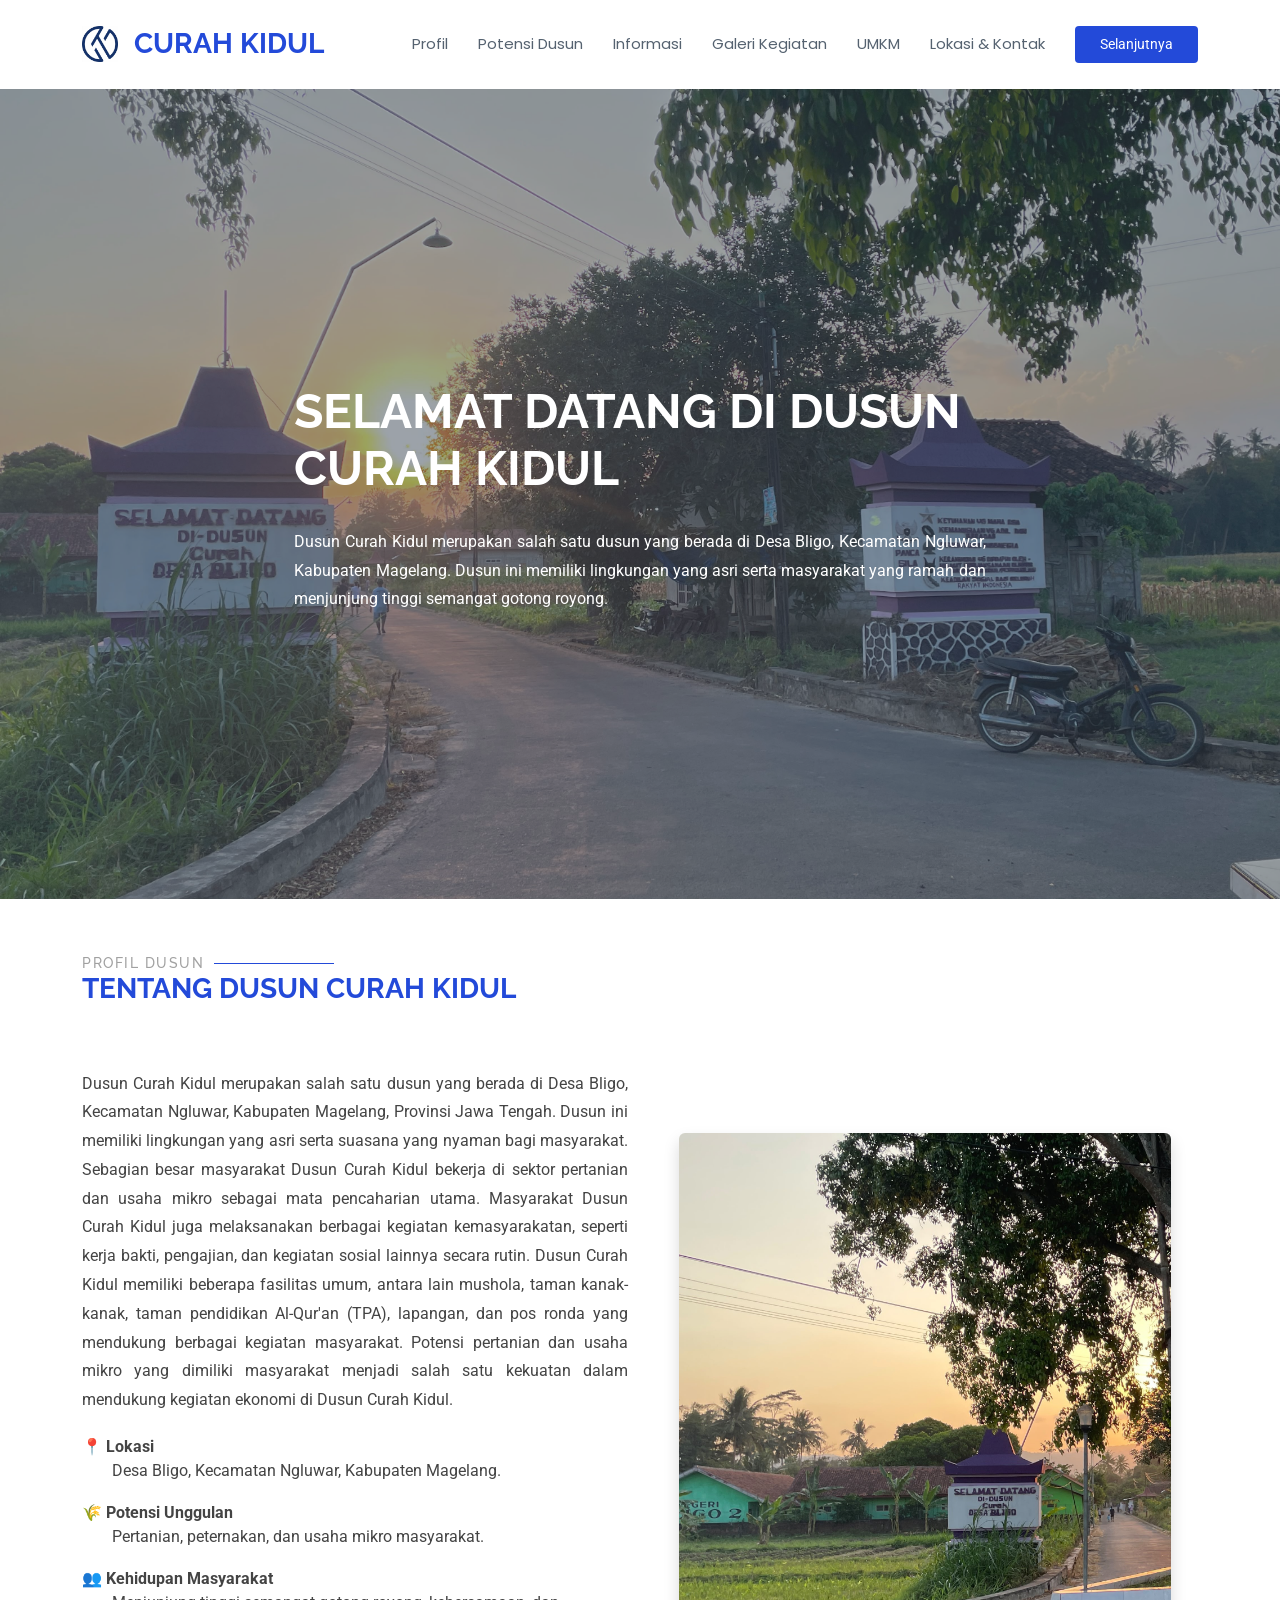
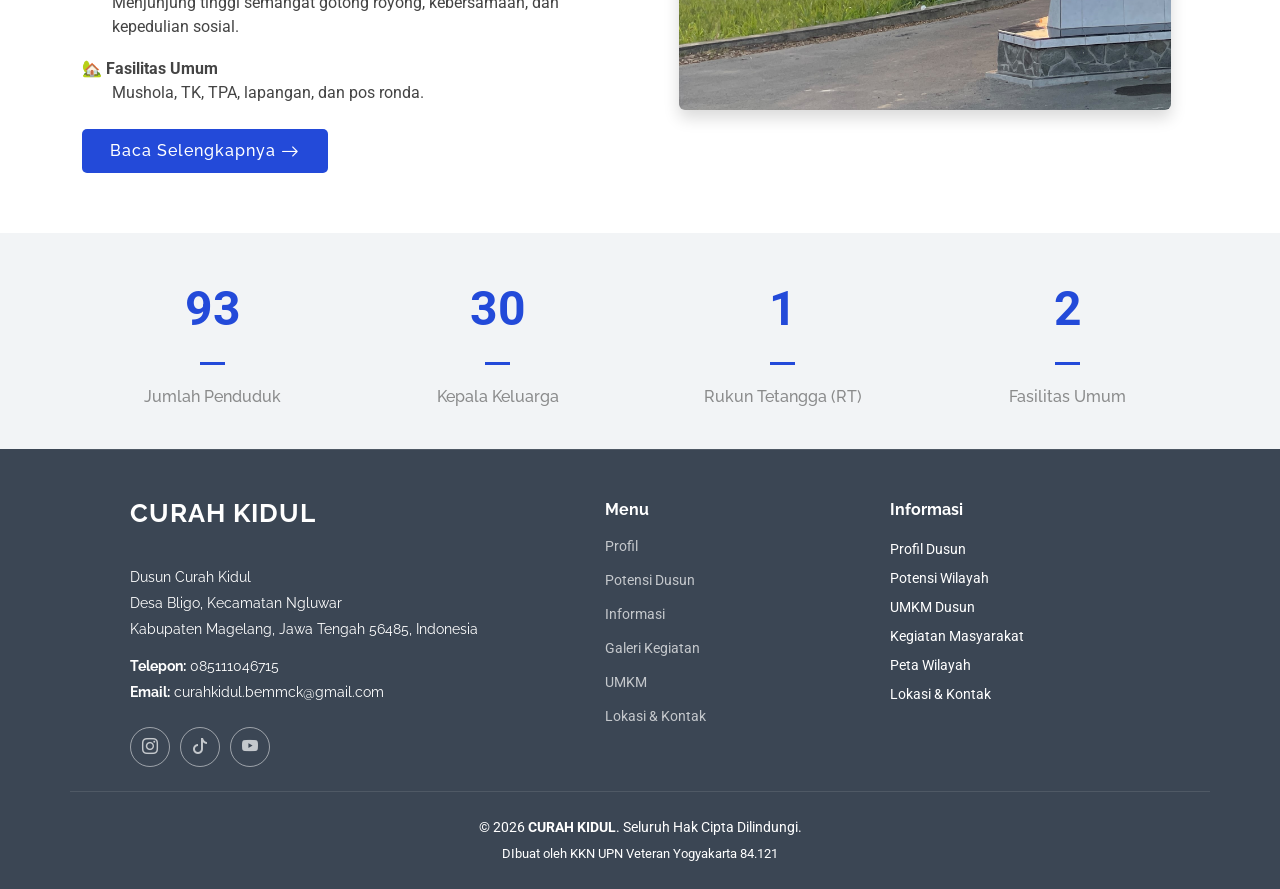
==== index.html @ c49d5203 "first commit" ====
<!DOCTYPE html>
<html lang="en">

<head>
  <meta charset="utf-8">
  <meta content="width=device-width, initial-scale=1.0" name="viewport">
  <title>PROFIL - CURAH KIDUL</title>
  <meta name="description" content="">
  <meta name="keywords" content="">

  <!-- Favicons -->
 <link rel="icon" type="image/png" href="assets/img/logobemmck.png">
<link rel="apple-touch-icon" href="assets/img/logobemmck.png">

  <!-- Fonts -->
  <link href="https://fonts.googleapis.com" rel="preconnect">
  <link href="https://fonts.gstatic.com" rel="preconnect" crossorigin>
  <link href="https://fonts.googleapis.com/css2?family=Roboto:ital,wght@0,100;0,300;0,400;0,500;0,700;0,900;1,100;1,300;1,400;1,500;1,700;1,900&family=Poppins:ital,wght@0,100;0,200;0,300;0,400;0,500;0,600;0,700;0,800;0,900;1,100;1,200;1,300;1,400;1,500;1,600;1,700;1,800;1,900&family=Raleway:ital,wght@0,100;0,200;0,300;0,400;0,500;0,600;0,700;0,800;0,900;1,100;1,200;1,300;1,400;1,500;1,600;1,700;1,800;1,900&display=swap" rel="stylesheet">

  <!-- Vendor CSS Files -->
  <link href="assets/vendor/bootstrap/css/bootstrap.min.css" rel="stylesheet">
  <link href="assets/vendor/bootstrap-icons/bootstrap-icons.css" rel="stylesheet">
  <link href="assets/vendor/aos/aos.css" rel="stylesheet">
  <link href="assets/vendor/glightbox/css/glightbox.min.css" rel="stylesheet">
  <link href="assets/vendor/swiper/swiper-bundle.min.css" rel="stylesheet">

  <!-- Main CSS File -->
  <link href="assets/css/main.css" rel="stylesheet">

  <!-- =======================================================
  * Template Name: CURAH KIDUL
  * Template URL: https://bootstrapmade.com/CURAH KIDUL-free-bootstrap-theme/
  * Updated: Aug 07 2024 with Bootstrap v5.3.3
  * Author: BootstrapMade.com
  * License: https://bootstrapmade.com/license/
  ======================================================== -->
</head>

<body class="index-page">

  
  <header id="header" class="header d-flex align-items-center sticky-top">
    <div class="container-fluid container-xl position-relative d-flex align-items-center">

      <a href="index.html" class="logo d-flex align-items-center me-auto">
    <img src="assets/img/logobemmck.png" alt="Logo BEM MCK" class="logo-img">
    <h1 class="sitename ms-2">CURAH KIDUL</h1>
</a>

      <nav id="navmenu" class="navmenu">
        <ul>
          <li><a href="PROFIL.html">Profil</a></li>
          <li><a href="POTENSI DUSUN.html"><span>Potensi Dusun</a></li>
         <li><a href="INFORMASI.html">Informasi</a></li>
          <li><a href="GALERI.html">Galeri Kegiatan</a></li>
          <li><a href="UMKM.html">UMKM</a></li>
          <li><a href="Lokasi & Alamat.html">Lokasi & Kontak</a></li>
        </ul>
        <i class="mobile-nav-toggle d-xl-none bi bi-list"></i>
      </nav>

      <a class="btn-getstarted" href="POTENSI DUSUN.html">Selanjutnya</a>

    </div>
  </header>

  <main class="main">

    <!-- Hero Section -->
<section id="hero" class="hero section dark-background">

  <div id="hero-carousel" class="carousel slide carousel-fade"
       data-bs-ride="carousel"
       data-bs-interval="5000">

    <div class="carousel-item active">
      <img src="assets/img/portfolio/DUSUNCURAHKIDUL (2).jpeg" alt="">

      <div class="carousel-container">

        <h2>SELAMAT DATANG DI DUSUN CURAH KIDUL</h2>

       <p style="text-align: justify; text-align-last: left; line-height: 1.8;">
 Dusun Curah Kidul merupakan salah satu dusun yang berada di Desa Bligo, Kecamatan Ngluwar, Kabupaten Magelang. Dusun ini memiliki lingkungan yang asri serta masyarakat yang ramah dan menjunjung tinggi semangat gotong royong.
</p>

      </div>
    </div>

  </div>

</section>

    <!-- Indikator -->
    <ol class="carousel-indicators"></ol>

  </div>

</section>
      </div>

    </section><!-- /Hero Section -->

    <!-- About Section -->
    <section id="about" class="about section">

      <!-- Section Title -->
      <div class="container section-title" data-aos="fade-up">
        <h2>PROFIL DUSUN</h2>
        <p>Tentang Dusun Curah Kidul<br></p>
      </div>
      <!-- End Section Title -->

     <div class="container">

  <div class="row gy-4 align-items-center">

    <!-- KOLOM KIRI -->
    <div class="col-lg-6 content" data-aos="fade-up" data-aos-delay="100">

      <p style="text-align: justify; text-align-last: left; line-height: 1.8;">
        Dusun Curah Kidul merupakan salah satu dusun yang berada di Desa Bligo, Kecamatan Ngluwar, Kabupaten Magelang, Provinsi Jawa Tengah. Dusun ini memiliki lingkungan yang asri serta suasana yang nyaman bagi masyarakat. Sebagian besar masyarakat Dusun Curah Kidul bekerja di sektor pertanian dan usaha mikro sebagai mata pencaharian utama. Masyarakat Dusun Curah Kidul juga melaksanakan berbagai kegiatan kemasyarakatan, seperti kerja bakti, pengajian, dan kegiatan sosial lainnya secara rutin. Dusun Curah Kidul memiliki beberapa fasilitas umum, antara lain mushola, taman kanak-kanak, taman pendidikan Al-Qur'an (TPA), lapangan, dan pos ronda yang mendukung berbagai kegiatan masyarakat. Potensi pertanian dan usaha mikro yang dimiliki masyarakat menjadi salah satu kekuatan dalam mendukung kegiatan ekonomi di Dusun Curah Kidul.
      </p>

      <div style="margin-top:20px;">

        <div style="margin-bottom:18px;">
          <div><strong>📍 Lokasi</strong></div>
          <div style="margin-left:30px;">Desa Bligo, Kecamatan Ngluwar, Kabupaten Magelang.</div>
        </div>

        <div style="margin-bottom:18px;">
          <div><strong>🌾 Potensi Unggulan</strong></div>
          <div style="margin-left:30px;">Pertanian, peternakan, dan usaha mikro masyarakat.</div>
        </div>

        <div style="margin-bottom:18px;">
          <div><strong>👥 Kehidupan Masyarakat</strong></div>
          <div style="margin-left:30px;">
            Menjunjung tinggi semangat gotong royong, kebersamaan, dan kepedulian sosial.
          </div>
        </div>

        <div>
          <div><strong>🏡 Fasilitas Umum</strong></div>
          <div style="margin-left:30px;">Mushola, TK, TPA, lapangan, dan pos ronda.</div>
        </div>

      </div>

      <a href="POTENSI DUSUN.html" class="read-more mt-4">
        <span>Baca Selengkapnya</span>
        <i class="bi bi-arrow-right"></i>
      </a>

    </div>

    <!-- KOLOM KANAN -->
    <div class="col-lg-6 text-center" data-aos="fade-left" data-aos-delay="200">

    <img src="assets/img/portfolio/DUSUN.jpeg"
         class="img-fluid rounded shadow"
         alt="Profil Dusun Curah Kidul"
         style="width:90%; max-width:500px; height:auto; border-radius:15px;">

</div>

  </div>

</div>
    </section><!-- /About Section -->

   <!-- Stats Section -->
<!-- Stats Section -->
<section id="stats" class="stats section light-background">

  <div class="container" data-aos="fade-up" data-aos-delay="100">

    <div class="row gy-4">

      <div class="col-lg-3 col-md-6">
        <div class="stats-item text-center w-100 h-100">
          <span class="purecounter"
                data-purecounter-start="0"
                data-purecounter-end="403"
                data-purecounter-duration="2"></span>
          <p>Jumlah Penduduk</p>
        </div>
      </div>

      <div class="col-lg-3 col-md-6">
        <div class="stats-item text-center w-100 h-100">
          <span class="purecounter"
                data-purecounter-start="0"
                data-purecounter-end="133"
                data-purecounter-duration="2"></span>
          <p>Kepala Keluarga</p>
        </div>
      </div>

      <div class="col-lg-3 col-md-6">
        <div class="stats-item text-center w-100 h-100">
          <span class="purecounter"
                data-purecounter-start="0"
                data-purecounter-end="5"
                data-purecounter-duration="2"></span>
          <p>Rukun Tetangga (RT)</p>
        </div>
      </div>

      <div class="col-lg-3 col-md-6">
        <div class="stats-item text-center w-100 h-100">
          <span class="purecounter"
                data-purecounter-start="0"
                data-purecounter-end="9"
                data-purecounter-duration="2"></span>
          <p>Fasilitas Umum</p>
        </div>
      </div>

    </div>

  </div>

</section>

<script>
document.addEventListener("DOMContentLoaded", function () {
    new PureCounter();
});
</script>
    

   
          </div><!-- End Service Item -->

        </div>

      </div>

    </section><!-- /Services Section -->

    
    </section><!-- /Portfolio Section -->

  </main>

<footer id="footer" class="footer dark-background">

  <div class="container footer-top">
    <div class="row gy-4 justify-content-center">

      <!-- Kolom 1 -->
      <div class="col-lg-5 col-md-6 footer-about">
        <a href="index.html" class="logo d-flex align-items-center">
          <span class="sitename">CURAH KIDUL</span>
        </a>

        <div class="footer-contact pt-3">
          <p>Dusun Curah Kidul</p>
          <p>Desa Bligo, Kecamatan Ngluwar</p>
          <p>Kabupaten Magelang, Jawa Tengah 56485, Indonesia</p>

          <p class="mt-3">
            <strong>Telepon:</strong> 085111046715
          </p>

          <p>
            <strong>Email:</strong> curahkidul.bemmck@gmail.com
          </p>
        </div>

       <div class="social-links d-flex mt-4">
  <a href="https://www.instagram.com/curahkidul?igsh=MW04ZHRrMmMzZ2Z3NA==" target="_blank" rel="noopener noreferrer">
    <i class="bi bi-instagram"></i>
  </a>

  <a href="https://www.tiktok.com/@bemmck_?_r=1&_t=ZS-97vwiOV2TBI" target="_blank" rel="noopener noreferrer">
    <i class="bi bi-tiktok"></i>
  </a>
    <a href="https://youtube.com/@bemmck6226?si=onUpL0MgoAjfxLXN" target="_blank" rel="noopener noreferrer">
    <i class="bi bi-youtube"></i>
  </a>
</div>
      </div>

      <!-- Kolom 2 -->
      <div class="col-lg-3 col-md-6 footer-links">
        <h4>Menu</h4>

        <ul>
          <li><a href="PROFIL.html">Profil</a></li>
           <li><a href="POTENSI DUSUN.html"><span>Potensi Dusun</a></li>
          <li><a href="INFORMASI.html">Informasi</a></li>
          <li><a href="GALERI.html">Galeri Kegiatan</a></li>
          <li><a href="UMKM.html">UMKM</a></li>
          <li><a href="LOKASI & ALAMAT.html">Lokasi & Kontak</a></li>
        </ul>
      </div>

      <!-- Kolom 3 -->
      <div class="col-lg-3 col-md-6">
        <h4>Informasi</h4>

        <ul class="list-unstyled text-white">
          <li class="mb-2">Profil Dusun</li>
          <li class="mb-2">Potensi Wilayah</li>
          <li class="mb-2">UMKM Dusun</li>
          <li class="mb-2">Kegiatan Masyarakat</li>
          <li class="mb-2">Peta Wilayah</li>
          <li class="mb-2">Lokasi & Kontak</li>
        </ul>
      </div>

    </div>
  </div>

  <div class="container copyright text-center mt-4">
  <p>
    © 2026 <strong>CURAH KIDUL</strong>. Seluruh Hak Cipta Dilindungi.
  </p>

  <div class="credits">
    DIbuat oleh KKN UPN Veteran Yogyakarta 84.121
  </div>
</div>

</footer>

<!-- Scroll Top -->
<a href="#" id="scroll-top"
  class="scroll-top d-flex align-items-center justify-content-center">
  <i class="bi bi-arrow-up-short"></i>
</a>

<!-- Preloader -->
<div id="preloader"></div>

<!-- Vendor JS Files -->
<script src="assets/vendor/bootstrap/js/bootstrap.bundle.min.js"></script>
<script src="assets/vendor/php-email-form/validate.js"></script>
<script src="assets/vendor/aos/aos.js"></script>
<script src="assets/vendor/glightbox/js/glightbox.min.js"></script>
<script src="assets/vendor/imagesloaded/imagesloaded.pkgd.min.js"></script>
<script src="assets/vendor/isotope-layout/isotope.pkgd.min.js"></script>
<script src="assets/vendor/purecounter/purecounter_vanilla.js"></script>
<script src="assets/vendor/waypoints/noframework.waypoints.js"></script>
<script src="assets/vendor/swiper/swiper-bundle.min.js"></script>

<!-- Main JS File -->
<script src="assets/js/main.js"></script>

</body>
</html>
---- assets/css/main.css ----
/**
* Template Name: Sailor
* Template URL: https://bootstrapmade.com/sailor-free-bootstrap-theme/
* Updated: Aug 07 2024 with Bootstrap v5.3.3
* Author: BootstrapMade.com
* License: https://bootstrapmade.com/license/
*/

/*--------------------------------------------------------------
# Font & Color Variables
# Help: https://bootstrapmade.com/color-system/
--------------------------------------------------------------*/
/* Fonts */
:root {
  --default-font: "Roboto",  system-ui, -apple-system, "Segoe UI", Roboto, "Helvetica Neue", Arial, "Noto Sans", "Liberation Sans", sans-serif, "Apple Color Emoji", "Segoe UI Emoji", "Segoe UI Symbol", "Noto Color Emoji";
  --heading-font: "Raleway",  sans-serif;
  --nav-font: "Poppins",  sans-serif;
}

/* Global Colors - The following color variables are used throughout the website. Updating them here will change the color scheme of the entire website */
:root { 
  --background-color: #ffffff; /* Background color for the entire website, including individual sections */
  --default-color: #444444; /* Default color used for the majority of the text content across the entire website */
  --heading-color: #234ad9; /* Color for headings, subheadings and title throughout the website */
  --accent-color: #234ad9; /* Accent color that represents your brand on the website. It's used for buttons, links, and other elements that need to stand out */
  --surface-color: #ffffff; /* The surface color is used as a background of boxed elements within sections, such as cards, icon boxes, or other elements that require a visual separation from the global background. */
  --contrast-color: #ffffff; /* Contrast color for text, ensuring readability against backgrounds of accent, heading, or default colors. */
}

/* Nav Menu Colors - The following color variables are used specifically for the navigation menu. They are separate from the global colors to allow for more customization options */
:root {
  --nav-color: #556270;  /* The default color of the main navmenu links */
  --nav-hover-color: #d4d4d4; /* Applied to main navmenu links when they are hovered over or active */
  --nav-mobile-background-color: #ffffff; /* Used as the background color for mobile navigation menu */
  --nav-dropdown-background-color: #ffffff; /* Used as the background color for dropdown items that appear when hovering over primary navigation items */
  --nav-dropdown-color: #444444; /* Used for navigation links of the dropdown items in the navigation menu. */
  --nav-dropdown-hover-color: #ffffff; /* Similar to --nav-hover-color, this color is applied to dropdown navigation links when they are hovered over. */
}

/* Color Presets - These classes override global colors when applied to any section or element, providing reuse of the sam color scheme. */

.light-background {
  --background-color: #f2f4f6;
  --surface-color: #ffffff;
}

.dark-background {
  --background-color: #3b4654;
  --default-color: #ffffff;
  --heading-color: #ffffff;
  --surface-color: #444e5b;
  --contrast-color: #ffffff;
}

/* Smooth scroll */
:root {
  scroll-behavior: smooth;
}

/*--------------------------------------------------------------
# General Styling & Shared Classes
--------------------------------------------------------------*/
body {
  color: var(--default-color);
  background-color: var(--background-color);
  font-family: var(--default-font);
}

a {
  color: var(--accent-color);
  text-decoration: none;
  transition: 0.3s;
}

a:hover {
  color: color-mix(in srgb, var(--accent-color), transparent 25%);
  text-decoration: none;
}

h1,
h2,
h3,
h4,
h5,
h6 {
  color: var(--heading-color);
  font-family: var(--heading-font);
}

/* PHP Email Form Messages
------------------------------*/
.php-email-form .error-message {
  display: none;
  background: #9fdf15;
  color: #ffffff;
  text-align: left;
  padding: 15px;
  margin-bottom: 24px;
  font-weight: 600;
}

.php-email-form .sent-message {
  display: none;
  color: #ffffff;
  background: #234ad9;
  text-align: center;
  padding: 15px;
  margin-bottom: 24px;
  font-weight: 600;
}

.php-email-form .loading {
  display: none;
  background: var(--surface-color);
  text-align: center;
  padding: 15px;
  margin-bottom: 24px;
}

.php-email-form .loading:before {
  content: "";
  display: inline-block;
  border-radius: 50%;
  width: 24px;
  height: 24px;
  margin: 0 10px -6px 0;
  border: 3px solid var(--accent-color);
  border-top-color: var(--surface-color);
  animation: php-email-form-loading 1s linear infinite;
}

@keyframes php-email-form-loading {
  0% {
    transform: rotate(0deg);
  }

  100% {
    transform: rotate(360deg);
  }
}

/*--------------------------------------------------------------
# Global Header
--------------------------------------------------------------*/
.header {
  color: var(--default-color);
  background-color: var(--background-color);
  padding: 15px 0;
  transition: all 0.5s;
  z-index: 997;
}

.header .logo {
  line-height: 1;
}

.header .logo img {
  max-height: 36px;
  margin-right: 8px;
}

.header .logo h1 {
  font-size: 28px;
  margin: 0;
  font-weight: 700;
  color: var(--heading-color);
  text-transform: uppercase;
}

.header .btn-getstarted,
.header .btn-getstarted:focus {
  color: var(--contrast-color);
  background: var(--accent-color);
  font-size: 14px;
  padding: 8px 25px;
  margin: 0 0 0 30px;
  border-radius: 4px;
  transition: 0.3s;
}

.header .btn-getstarted:hover,
.header .btn-getstarted:focus:hover {
  color: var(--contrast-color);
  background: color-mix(in srgb, var(--accent-color), transparent 15%);
}

@media (max-width: 1200px) {
  .header .logo {
    order: 1;
  }

  .header .btn-getstarted {
    order: 2;
    margin: 0 15px 0 0;
    padding: 6px 15px;
  }

  .header .navmenu {
    order: 3;
  }
}

.scrolled .header {
  box-shadow: 0px 0 18px rgba(0, 0, 0, 0.1);
}

/*--------------------------------------------------------------
# Navigation Menu
--------------------------------------------------------------*/
/* Navmenu - Desktop */
@media (min-width: 1200px) {
  .navmenu {
    padding: 0;
  }

  .navmenu ul {
    margin: 0;
    padding: 0;
    display: flex;
    list-style: none;
    align-items: center;
  }

  .navmenu li {
    position: relative;
  }

  .navmenu a,
  .navmenu a:focus {
    color: var(--nav-color);
    padding: 18px 15px;
    font-size: 15px;
    font-family: var(--nav-font);
    font-weight: 400;
    display: flex;
    align-items: center;
    justify-content: space-between;
    white-space: nowrap;
    transition: 0.3s;
  }

  .navmenu a i,
  .navmenu a:focus i {
    font-size: 12px;
    line-height: 0;
    margin-left: 5px;
    transition: 0.3s;
  }

  .navmenu li:last-child a {
    padding-right: 0;
  }

  .navmenu li:hover>a,
  .navmenu .active,
  .navmenu .active:focus {
    color: var(--nav-hover-color);
  }

  .navmenu .dropdown ul {
    margin: 0;
    padding: 10px 0;
    background: var(--nav-dropdown-background-color);
    display: block;
    position: absolute;
    visibility: hidden;
    left: 14px;
    top: 130%;
    opacity: 0;
    transition: 0.3s;
    border-radius: 4px;
    z-index: 99;
    box-shadow: 0px 0px 30px rgba(0, 0, 0, 0.1);
  }

  .navmenu .dropdown ul li {
    min-width: 200px;
  }

  .navmenu .dropdown ul a {
    padding: 10px 20px;
    font-size: 15px;
    text-transform: none;
    color: var(--nav-dropdown-color);
  }

  .navmenu .dropdown ul a i {
    font-size: 12px;
  }

  .navmenu .dropdown ul a:hover,
  .navmenu .dropdown ul .active:hover,
  .navmenu .dropdown ul li:hover>a {
    color: var(--nav-dropdown-hover-color);
  }

  .navmenu .dropdown:hover>ul {
    opacity: 1;
    top: 100%;
    visibility: visible;
  }

  .navmenu .dropdown .dropdown ul {
    top: 0;
    left: -90%;
    visibility: hidden;
  }

  .navmenu .dropdown .dropdown:hover>ul {
    opacity: 1;
    top: 0;
    left: -100%;
    visibility: visible;
  }
}

/* Navmenu - Mobile */
@media (max-width: 1199px) {
  .mobile-nav-toggle {
    color: var(--nav-color);
    font-size: 28px;
    line-height: 0;
    margin-right: 10px;
    cursor: pointer;
    transition: color 0.3s;
  }

  .navmenu {
    padding: 0;
    z-index: 9997;
  }

  .navmenu ul {
    display: none;
    list-style: none;
    position: absolute;
    inset: 60px 20px 20px 20px;
    padding: 10px 0;
    margin: 0;
    border-radius: 6px;
    background-color: var(--nav-mobile-background-color);
    overflow-y: auto;
    transition: 0.3s;
    z-index: 9998;
    box-shadow: 0px 0px 30px rgba(0, 0, 0, 0.1);
  }

  .navmenu a,
  .navmenu a:focus {
    color: var(--nav-dropdown-color);
    padding: 10px 20px;
    font-family: var(--nav-font);
    font-size: 17px;
    font-weight: 500;
    display: flex;
    align-items: center;
    justify-content: space-between;
    white-space: nowrap;
    transition: 0.3s;
  }

  .navmenu a i,
  .navmenu a:focus i {
    font-size: 12px;
    line-height: 0;
    margin-left: 5px;
    width: 30px;
    height: 30px;
    display: flex;
    align-items: center;
    justify-content: center;
    border-radius: 50%;
    transition: 0.3s;
    background-color: color-mix(in srgb, var(--accent-color), transparent 90%);
  }

  .navmenu a i:hover,
  .navmenu a:focus i:hover {
    background-color: var(--accent-color);
    color: var(--contrast-color);
  }

  .navmenu a:hover,
  .navmenu .active,
  .navmenu .active:focus {
    color: var(--nav-dropdown-hover-color);
  }

  .navmenu .active i,
  .navmenu .active:focus i {
    background-color: var(--accent-color);
    color: var(--contrast-color);
    transform: rotate(180deg);
  }

  .navmenu .dropdown ul {
    position: static;
    display: none;
    z-index: 99;
    padding: 10px 0;
    margin: 10px 20px;
    background-color: var(--nav-dropdown-background-color);
    border: 1px solid color-mix(in srgb, var(--default-color), transparent 90%);
    box-shadow: none;
    transition: all 0.5s ease-in-out;
  }

  .navmenu .dropdown ul ul {
    background-color: rgba(33, 37, 41, 0.1);
  }

  .navmenu .dropdown>.dropdown-active {
    display: block;
    background-color: rgba(33, 37, 41, 0.03);
  }

  .mobile-nav-active {
    overflow: hidden;
  }

  .mobile-nav-active .mobile-nav-toggle {
    color: #fff;
    position: absolute;
    font-size: 32px;
    top: 15px;
    right: 15px;
    margin-right: 0;
    z-index: 9999;
  }

  .mobile-nav-active .navmenu {
    position: fixed;
    overflow: hidden;
    inset: 0;
    background: rgba(33, 37, 41, 0.8);
    transition: 0.3s;
  }

  .mobile-nav-active .navmenu>ul {
    display: block;
  }
}

/*--------------------------------------------------------------
# Global Footer
--------------------------------------------------------------*/
.footer {
  color: var(--default-color);
  background-color: var(--background-color);
  font-size: 14px;
  position: relative;
}

.footer .footer-top {
  padding-top: 50px;
  border-top: 1px solid color-mix(in srgb, var(--default-color), transparent 90%);
}

.footer .footer-about .logo {
  line-height: 1;
  margin-bottom: 25px;
}

.footer .footer-about .logo img {
  max-height: 40px;
  margin-right: 6px;
}

.footer .footer-about .logo span {
  font-size: 26px;
  font-weight: 700;
  letter-spacing: 1px;
  font-family: var(--heading-font);
  color: var(--heading-color);
}

.footer .footer-about p {
  font-size: 14px;
  font-family: var(--heading-font);
}

.footer .social-links a {
  display: flex;
  align-items: center;
  justify-content: center;
  width: 40px;
  height: 40px;
  border-radius: 50%;
  border: 1px solid color-mix(in srgb, var(--default-color), transparent 50%);
  font-size: 16px;
  color: color-mix(in srgb, var(--default-color), transparent 30%);
  margin-right: 10px;
  transition: 0.3s;
}

.footer .social-links a:hover {
  color: var(--accent-color);
  border-color: var(--accent-color);
}

.footer h4 {
  font-size: 16px;
  font-weight: bold;
  position: relative;
  padding-bottom: 12px;
}

.footer .footer-links {
  margin-bottom: 30px;
}

.footer .footer-links ul {
  list-style: none;
  padding: 0;
  margin: 0;
}

.footer .footer-links ul i {
  padding-right: 2px;
  font-size: 12px;
  line-height: 0;
}

.footer .footer-links ul li {
  padding: 10px 0;
  display: flex;
  align-items: center;
}

.footer .footer-links ul li:first-child {
  padding-top: 0;
}

.footer .footer-links ul a {
  color: color-mix(in srgb, var(--default-color), transparent 30%);
  display: inline-block;
  line-height: 1;
}

.footer .footer-links ul a:hover {
  color: var(--accent-color);
}

.footer .footer-contact p {
  margin-bottom: 5px;
}

.footer .footer-newsletter .newsletter-form {
  margin-top: 30px;
  margin-bottom: 15px;
  padding: 6px 8px;
  position: relative;
  border-radius: 4px;
  border: 1px solid color-mix(in srgb, var(--default-color), transparent 80%);
  display: flex;
  background-color: var(--surface-color);
  transition: 0.3s;
}

.footer .footer-newsletter .newsletter-form:focus-within {
  border-color: var(--accent-color);
}

.footer .footer-newsletter .newsletter-form input[type=email] {
  border: 0;
  padding: 4px;
  width: 100%;
  background-color: var(--surface-color);
  color: var(--default-color);
}

.footer .footer-newsletter .newsletter-form input[type=email]:focus-visible {
  outline: none;
}

.footer .footer-newsletter .newsletter-form input[type=submit] {
  border: 0;
  font-size: 16px;
  padding: 0 20px;
  margin: -7px -9px -7px 0;
  background: var(--accent-color);
  color: var(--contrast-color);
  transition: 0.3s;
  border-radius: 0 4px 4px 0;
}

.footer .footer-newsletter .newsletter-form input[type=submit]:hover {
  background: color-mix(in srgb, var(--accent-color), transparent 20%);
}

.footer .copyright {
  padding: 25px 0;
  border-top: 1px solid color-mix(in srgb, var(--default-color), transparent 90%);
}

.footer .copyright p {
  margin-bottom: 0;
}

.footer .credits {
  margin-top: 6px;
  font-size: 13px;
}

/*--------------------------------------------------------------
# Preloader
--------------------------------------------------------------*/
#preloader {
  position: fixed;
  inset: 0;
  z-index: 999999;
  overflow: hidden;
  background: var(--background-color);
  transition: all 0.6s ease-out;
}

#preloader:before {
  content: "";
  position: fixed;
  top: calc(50% - 30px);
  left: calc(50% - 30px);
  border: 6px solid #ffffff;
  border-color: var(--accent-color) transparent var(--accent-color) transparent;
  border-radius: 50%;
  width: 60px;
  height: 60px;
  animation: animate-preloader 1.5s linear infinite;
}

@keyframes animate-preloader {
  0% {
    transform: rotate(0deg);
  }

  100% {
    transform: rotate(360deg);
  }
}

/*--------------------------------------------------------------
# Scroll Top Button
--------------------------------------------------------------*/
.scroll-top {
  position: fixed;
  visibility: hidden;
  opacity: 0;
  right: 15px;
  bottom: 15px;
  z-index: 99999;
  background-color: var(--accent-color);
  width: 40px;
  height: 40px;
  border-radius: 4px;
  transition: all 0.4s;
}

.scroll-top i {
  font-size: 24px;
  color: var(--contrast-color);
  line-height: 0;
}

.scroll-top:hover {
  background-color: color-mix(in srgb, var(--accent-color), transparent 20%);
  color: var(--contrast-color);
}

.scroll-top.active {
  visibility: visible;
  opacity: 1;
}

/*--------------------------------------------------------------
# Disable aos animation delay on mobile devices
--------------------------------------------------------------*/
@media screen and (max-width: 768px) {
  [data-aos-delay] {
    transition-delay: 0 !important;
  }
}

/*--------------------------------------------------------------
# Global Page Titles & Breadcrumbs
--------------------------------------------------------------*/
.page-title {
  color: var(--default-color);
  background-color: var(--background-color);
  padding: 25px 0;
  position: relative;
}

.page-title h1 {
  font-size: 28px;
  font-weight: 300;
}

.page-title .breadcrumbs ol {
  display: flex;
  flex-wrap: wrap;
  list-style: none;
  padding: 0;
  margin: 0;
  font-size: 14px;
  font-weight: 400;
}

.page-title .breadcrumbs ol li+li {
  padding-left: 10px;
}

.page-title .breadcrumbs ol li+li::before {
  content: "/";
  display: inline-block;
  padding-right: 10px;
  color: color-mix(in srgb, var(--default-color), transparent 70%);
}

/*--------------------------------------------------------------
# Global Sections
--------------------------------------------------------------*/
section,
.section {
  color: var(--default-color);
  background-color: var(--background-color);
  padding: 60px 0;
  scroll-margin-top: 90px;
  overflow: clip;
}

@media (max-width: 1199px) {

  section,
  .section {
    scroll-margin-top: 66px;
  }
}

/*--------------------------------------------------------------
# Global Section Titles
--------------------------------------------------------------*/
.section-title {
  padding-bottom: 60px;
  position: relative;
}

.section-title h2 {
  font-size: 14px;
  font-weight: 500;
  padding: 0;
  line-height: 1px;
  margin: 0;
  letter-spacing: 1.5px;
  text-transform: uppercase;
  color: color-mix(in srgb, var(--default-color), transparent 50%);
  position: relative;
}

.section-title h2::after {
  content: "";
  width: 120px;
  height: 1px;
  display: inline-block;
  background: var(--accent-color);
  margin: 4px 10px;
}

.section-title p {
  color: var(--heading-color);
  margin: 0;
  font-size: 28px;
  font-weight: 700;
  text-transform: uppercase;
  font-family: var(--heading-font);
}

/*--------------------------------------------------------------
# Hero Section
--------------------------------------------------------------*/
.hero {
  padding: 0;
}

.hero .carousel {
  width: 100%;
  min-height: calc(100vh - 90px);
  padding: 0;
  margin: 0;
  background-color: var(--background-color);
  position: relative;
}

@media (max-width: 1200px) {
  .hero .carousel {
    min-height: calc(100vh - 66px);
  }
}

.hero img {
  position: absolute;
  inset: 0;
  display: block;
  width: 100%;
  height: 100%;
  object-fit: cover;
  z-index: 1;
}

.hero .carousel-item {
  position: absolute;
  inset: 0;
  background-size: cover;
  background-position: center;
  background-repeat: no-repeat;
  overflow: hidden;
}

.hero .carousel-item:before {
  content: "";
  background: color-mix(in srgb, var(--background-color), transparent 50%);
  position: absolute;
  inset: 0;
  z-index: 2;
}

.hero .carousel-container {
  position: absolute;
  inset: 90px 64px 64px 64px;
  display: flex;
  justify-content: center;
  align-items: center;
  flex-direction: column;
  z-index: 3;
}

.hero h2 {
  margin-bottom: 30px;
  font-size: 48px;
  font-weight: 700;
  animation: fadeInDown 1s both;
}

@media (max-width: 768px) {
  .hero h2 {
    font-size: 30px;
  }
}

.hero p {
  animation: fadeInDown 1s both 0.2s;
}

@media (min-width: 1024px) {

  .hero h2,
  .hero p {
    max-width: 60%;
  }
}

.hero .btn-get-started {
  color: var(--contrast-color);
  background: var(--accent-color);
  font-family: var(--heading-font);
  font-weight: 500;
  font-size: 15px;
  letter-spacing: 1px;
  display: inline-block;
  padding: 8px 32px;
  border-radius: 4px;
  transition: 0.5s;
  margin: 10px;
  animation: fadeInUp 1s both 0.4s;
}

.hero .btn-get-started:hover {
  background: color-mix(in srgb, var(--accent-color), transparent 20%);
}

.hero .carousel-control-prev,
.hero .carousel-control-next {
  width: 10%;
  transition: 0.3s;
  opacity: 0.5;
}

.hero .carousel-control-prev:focus,
.hero .carousel-control-next:focus {
  opacity: 0.5;
}

.hero .carousel-control-prev:hover,
.hero .carousel-control-next:hover {
  opacity: 0.9;
}

@media (min-width: 1024px) {

  .hero .carousel-control-prev,
  .hero .carousel-control-next {
    width: 5%;
  }
}

.hero .carousel-control-next-icon,
.hero .carousel-control-prev-icon {
  font-size: 32px;
  line-height: 1;
}

.hero .carousel-indicators {
  list-style: none;
}

.hero .carousel-indicators li {
  cursor: pointer;
}

@keyframes fadeInUp {
  from {
    opacity: 0;
    transform: translate3d(0, 100%, 0);
  }

  to {
    opacity: 1;
    transform: translate3d(0, 0, 0);
  }
}

@keyframes fadeInDown {
  from {
    opacity: 0;
    transform: translate3d(0, -100%, 0);
  }

  to {
    opacity: 1;
    transform: translate3d(0, 0, 0);
  }
}

/*--------------------------------------------------------------
# About Section
--------------------------------------------------------------*/
.about ul {
  list-style: none;
  padding: 0;
}

.about ul li {
  padding-bottom: 5px;
  display: flex;
  align-items: center;
}

.about ul i {
  font-size: 20px;
  padding-right: 4px;
  color: var(--accent-color);
}

.about .read-more {
  background: var(--accent-color);
  color: var(--contrast-color);
  font-family: var(--heading-font);
  font-weight: 500;
  font-size: 16px;
  letter-spacing: 1px;
  padding: 10px 28px;
  border-radius: 5px;
  transition: 0.3s;
  display: inline-flex;
  align-items: center;
  justify-content: center;
}

.about .read-more i {
  font-size: 18px;
  margin-left: 5px;
  line-height: 0;
  transition: 0.3s;
}

.about .read-more:hover {
  background: color-mix(in srgb, var(--accent-color), transparent 20%);
}

.about .read-more:hover i {
  transform: translate(5px, 0);
}

/*--------------------------------------------------------------
# Clients Section
--------------------------------------------------------------*/
.clients {
  padding: 20px 0;
}

.clients .client-logo {
  display: flex;
  justify-content: center;
  align-items: center;
  overflow: hidden;
}

.clients .client-logo img {
  padding: 20px 40px;
  max-width: 90%;
  transition: 0.3s;
  opacity: 0.5;
  filter: grayscale(100);
}

.clients .client-logo img:hover {
  filter: none;
  opacity: 1;
}

@media (max-width: 640px) {
  .clients .client-logo img {
    padding: 20px;
  }
}

/*--------------------------------------------------------------
# Services Section
--------------------------------------------------------------*/
.services .service-item {
  background-color: var(--surface-color);
  padding: 30px;
  border: 1px solid color-mix(in srgb, var(--default-color), transparent 85%);
  transition: 0.3s;
}

.services .service-item .icon {
  font-size: 36px;
  line-height: 0;
  margin-right: 30px;
  color: var(--accent-color);
}

.services .service-item .title {
  font-weight: 700;
  margin-bottom: 15px;
  font-size: 20px;
}

.services .service-item .title a {
  color: var(--heading-color);
}

.services .service-item .description {
  line-height: 24px;
  font-size: 14px;
  margin: 0;
}

.services .service-item:hover {
  border-color: var(--accent-color);
}

.services .service-item:hover .title a {
  color: var(--accent-color);
}

/*--------------------------------------------------------------
# Portfolio Section
--------------------------------------------------------------*/
.portfolio .portfolio-filters {
  padding: 0;
  margin: 0 auto 20px auto;
  list-style: none;
  text-align: center;
}

.portfolio .portfolio-filters li {
  cursor: pointer;
  display: inline-block;
  padding: 8px 20px;
  margin: 0;
  font-size: 15px;
  font-weight: 500;
  line-height: 1;
  margin-bottom: 5px;
  border-radius: 4px;
  transition: all 0.3s ease-in-out;
  font-family: var(--heading-font);
}

.portfolio .portfolio-filters li:hover,
.portfolio .portfolio-filters li.filter-active {
  color: var(--contrast-color);
  background-color: var(--accent-color);
}

.portfolio .portfolio-filters li:first-child {
  margin-left: 0;
}

.portfolio .portfolio-filters li:last-child {
  margin-right: 0;
}

@media (max-width: 575px) {
  .portfolio .portfolio-filters li {
    font-size: 14px;
    margin: 0 0 10px 0;
  }
}

.portfolio .portfolio-item {
  position: relative;
  overflow: hidden;
}

.portfolio .portfolio-item .portfolio-info {
  opacity: 0;
  position: absolute;
  left: 12px;
  right: 12px;
  bottom: -100%;
  z-index: 3;
  transition: all ease-in-out 0.5s;
  background: color-mix(in srgb, var(--surface-color), transparent 10%);
  padding: 15px;
}

.portfolio .portfolio-item .portfolio-info h4 {
  font-size: 18px;
  font-weight: 600;
  padding-right: 50px;
}

.portfolio .portfolio-item .portfolio-info p {
  color: color-mix(in srgb, var(--default-color), transparent 30%);
  font-size: 14px;
  margin-bottom: 0;
  padding-right: 50px;
}

.portfolio .portfolio-item .portfolio-info .preview-link,
.portfolio .portfolio-item .portfolio-info .details-link {
  position: absolute;
  right: 50px;
  font-size: 24px;
  top: calc(50% - 14px);
  color: color-mix(in srgb, var(--default-color), transparent 30%);
  transition: 0.3s;
  line-height: 0;
}

.portfolio .portfolio-item .portfolio-info .preview-link:hover,
.portfolio .portfolio-item .portfolio-info .details-link:hover {
  color: var(--accent-color);
}

.portfolio .portfolio-item .portfolio-info .details-link {
  right: 14px;
  font-size: 28px;
}

.portfolio .portfolio-item:hover .portfolio-info {
  opacity: 1;
  bottom: 0;
}

/*--------------------------------------------------------------
# About 2 Section
--------------------------------------------------------------*/
.about-2 .about-img {
  position: relative;
  margin: 60px 0 0 60px;
}

.about-2 .about-img:before {
  position: absolute;
  inset: -60px 0 0 -60px;
  content: "";
  background: url("../img/about-bg.png") top left;
  background-repeat: no-repeat;
  z-index: 1;
}

.about-2 .about-img img {
  position: relative;
  z-index: 2;
}

@media (max-width: 575px) {
  .about-2 .about-img {
    margin: 30px 0 0 30px;
  }

  .about-2 .about-img:before {
    inset: -30px 0 0 -30px;
  }
}

.about-2 h3 {
  font-weight: 300;
  font-size: 32px;
  margin-bottom: 20px;
}

@media (max-width: 768px) {
  .about-2 h3 {
    font-size: 28px;
  }
}

.about-2 .nav-pills {
  border-bottom: 1px solid color-mix(in srgb, var(--default-color), transparent 85%);
}

.about-2 .nav-pills li+li {
  margin-left: 40px;
}

.about-2 .nav-link {
  background: none;
  font-size: 18px;
  font-weight: 400;
  color: var(--default-color);
  padding: 12px 0;
  margin-bottom: -2px;
  border-radius: 0;
}

.about-2 .nav-link.active {
  color: var(--accent-color);
  background: none;
  border-bottom: 3px solid var(--accent-color);
}

@media (max-width: 575px) {
  .about-2 .nav-link {
    font-size: 16px;
  }
}

.about-2 .tab-content h4 {
  font-size: 18px;
  margin: 0;
  font-weight: 700;
  color: var(--default-color);
}

.about-2 .tab-content i {
  font-size: 22px;
  line-height: 0;
  margin-right: 8px;
  color: var(--accent-color);
}

/*--------------------------------------------------------------
# Stats Section
--------------------------------------------------------------*/
.stats {
  padding: 10px 0;
}

.stats .stats-item {
  padding: 30px;
  width: 100%;
}

.stats .stats-item span {
  color: var(--heading-color);
  font-size: 48px;
  display: block;
  font-weight: 700;
  margin-bottom: 20px;
  padding-bottom: 20px;
  position: relative;
}

.stats .stats-item span:after {
  content: "";
  position: absolute;
  display: block;
  width: 25px;
  height: 3px;
  background: var(--accent-color);
  left: 0;
  right: 0;
  bottom: 0;
  margin: auto;
}

.stats .stats-item p {
  color: color-mix(in srgb, var(--default-color), transparent 40%);
  padding: 0;
  margin: 0;
  font-family: var(--heading-font);
  font-weight: 500;
}

/*--------------------------------------------------------------
# Skills Section
--------------------------------------------------------------*/
.skills .progress {
  height: 60px;
  display: block;
  background: none;
  border-radius: 0;
}

.skills .progress .skill {
  color: var(--heading-color);
  padding: 0;
  margin: 0 0 6px 0;
  text-transform: uppercase;
  display: block;
  font-weight: 600;
  font-family: var(--heading-font);
}

.skills .progress .skill .val {
  float: right;
  font-style: normal;
}

.skills .progress-bar-wrap {
  background: color-mix(in srgb, var(--default-color), transparent 90%);
  height: 10px;
}

.skills .progress-bar {
  width: 1px;
  height: 10px;
  transition: 0.9s;
  background-color: var(--accent-color);
}

/*--------------------------------------------------------------
# Team Section
--------------------------------------------------------------*/
.team .team-member {
  background-color: var(--surface-color);
  box-shadow: 0px 2px 15px rgba(0, 0, 0, 0.1);
  position: relative;
  border-radius: 5px;
  transition: 0.5s;
  padding: 30px;
  height: 100%;
}

@media (max-width: 468px) {
  .team .team-member {
    flex-direction: column;
    justify-content: center !important;
    align-items: center !important;
  }
}

.team .team-member .pic {
  overflow: hidden;
  width: 150px;
  border-radius: 5px;
  flex-shrink: 0;
}

.team .team-member .pic img {
  transition: ease-in-out 0.3s;
}

.team .team-member:hover {
  transform: translateY(-10px);
}

.team .team-member .member-info {
  padding-left: 30px;
}

@media (max-width: 468px) {
  .team .team-member .member-info {
    padding: 30px 0 0 0;
    text-align: center;
  }
}

.team .team-member h4 {
  font-weight: 700;
  margin-bottom: 5px;
  font-size: 20px;
}

.team .team-member span {
  display: block;
  font-size: 15px;
  padding-bottom: 10px;
  position: relative;
  font-weight: 500;
}

.team .team-member span::after {
  content: "";
  position: absolute;
  display: block;
  width: 50px;
  height: 1px;
  background: color-mix(in srgb, var(--default-color), transparent 85%);
  bottom: 0;
  left: 0;
}

@media (max-width: 468px) {
  .team .team-member span::after {
    left: calc(50% - 25px);
  }
}

.team .team-member p {
  margin: 10px 0 0 0;
  font-size: 14px;
}

.team .team-member .social {
  margin-top: 12px;
  display: flex;
  align-items: center;
  justify-content: start;
  width: 100%;
}

@media (max-width: 468px) {
  .team .team-member .social {
    justify-content: center;
  }
}

.team .team-member .social a {
  background: color-mix(in srgb, var(--default-color), transparent 94%);
  transition: ease-in-out 0.3s;
  display: flex;
  align-items: center;
  justify-content: center;
  border-radius: 5px;
  width: 36px;
  height: 36px;
}

.team .team-member .social a i {
  color: color-mix(in srgb, var(--default-color), transparent 20%);
  font-size: 16px;
  margin: 0 2px;
}

.team .team-member .social a:hover {
  background: var(--accent-color);
}

.team .team-member .social a:hover i {
  color: var(--contrast-color);
}

.team .team-member .social a+a {
  margin-left: 8px;
}

/*--------------------------------------------------------------
# Testimonials Section
--------------------------------------------------------------*/
.testimonials .testimonial-item {
  background-color: var(--surface-color);
  box-shadow: 0px 2px 12px rgba(0, 0, 0, 0.1);
  padding: 30px;
  position: relative;
  height: 100%;
}

.testimonials .testimonial-item .testimonial-img {
  width: 90px;
  border-radius: 50px;
  border: 6px solid var(--background-color);
  float: left;
  margin: 0 10px 0 0;
}

.testimonials .testimonial-item h3 {
  font-size: 18px;
  font-weight: bold;
  margin: 10px 0 5px 0;
}

.testimonials .testimonial-item h4 {
  font-size: 14px;
  color: color-mix(in srgb, var(--default-color), transparent 20%);
  margin: 0;
}

.testimonials .testimonial-item .stars {
  margin: 10px 0;
}

.testimonials .testimonial-item .stars i {
  color: #ffc107;
  margin: 0 1px;
}

.testimonials .testimonial-item .quote-icon-left,
.testimonials .testimonial-item .quote-icon-right {
  color: color-mix(in srgb, var(--accent-color), transparent 50%);
  font-size: 26px;
  line-height: 0;
}

.testimonials .testimonial-item .quote-icon-left {
  display: inline-block;
  left: -5px;
  position: relative;
}

.testimonials .testimonial-item .quote-icon-right {
  display: inline-block;
  right: -5px;
  position: relative;
  top: 10px;
  transform: scale(-1, -1);
}

.testimonials .testimonial-item p {
  font-style: italic;
  margin: 15px 0 0 0;
  padding: 0;
}

/*--------------------------------------------------------------
# Features Section
--------------------------------------------------------------*/
.features {
  overflow: hidden;
}

.features .nav-tabs {
  border: 0;
}

.features .nav-link {
  border: 0;
  padding: 12px 15px 12px 0;
  transition: 0.3s;
  color: var(--default-color);
  border-radius: 0;
  border-right: 2px solid color-mix(in srgb, var(--default-color), transparent 90%);
  font-weight: 600;
  font-size: 15px;
}

.features .nav-link:hover {
  color: var(--accent-color);
}

.features .nav-link.active {
  color: var(--accent-color);
  border-color: var(--accent-color);
  background-color: var(--background-color);
}

.features .tab-pane.active {
  animation: fadeIn 0.5s ease-out;
}

.features .details h3 {
  font-size: 26px;
  font-weight: 600;
  margin-bottom: 20px;
}

.features .details p {
  color: color-mix(in srgb, var(--default-color), transparent 20%);
}

.features .details p:last-child {
  margin-bottom: 0;
}

@media (max-width: 992px) {
  .features .nav-link {
    border: 0;
    padding: 15px;
  }

  .features .nav-link.active {
    color: var(--accent-color);
    background: var(--accent-color);
  }
}

/*--------------------------------------------------------------
# Service Details Section
--------------------------------------------------------------*/
.service-details .services-list {
  background-color: var(--surface-color);
  padding: 10px 30px;
  border: 1px solid color-mix(in srgb, var(--default-color), transparent 90%);
  margin-bottom: 20px;
}

.service-details .services-list a {
  display: block;
  line-height: 1;
  padding: 8px 0 8px 15px;
  border-left: 3px solid color-mix(in srgb, var(--default-color), transparent 70%);
  margin: 20px 0;
  color: color-mix(in srgb, var(--default-color), transparent 20%);
  transition: 0.3s;
}

.service-details .services-list a.active {
  color: var(--heading-color);
  font-weight: 700;
  border-color: var(--accent-color);
}

.service-details .services-list a:hover {
  border-color: var(--accent-color);
}

.service-details .services-img {
  margin-bottom: 20px;
}

.service-details h3 {
  font-size: 26px;
  font-weight: 700;
}

.service-details h4 {
  font-size: 20px;
  font-weight: 700;
}

.service-details p {
  font-size: 15px;
}

.service-details ul {
  list-style: none;
  padding: 0;
  font-size: 15px;
}

.service-details ul li {
  padding: 5px 0;
  display: flex;
  align-items: center;
}

.service-details ul i {
  font-size: 20px;
  margin-right: 8px;
  color: var(--accent-color);
}

/*--------------------------------------------------------------
# Portfolio Details Section
--------------------------------------------------------------*/
.portfolio-details .portfolio-details-slider img {
  width: 100%;
}

.portfolio-details .portfolio-details-slider .swiper-pagination {
  margin-top: 20px;
  position: relative;
}

.portfolio-details .portfolio-details-slider .swiper-pagination .swiper-pagination-bullet {
  width: 12px;
  height: 12px;
  background-color: color-mix(in srgb, var(--default-color), transparent 85%);
  opacity: 1;
}

.portfolio-details .portfolio-details-slider .swiper-pagination .swiper-pagination-bullet-active {
  background-color: var(--accent-color);
}

.portfolio-details .portfolio-info {
  background-color: var(--surface-color);
  padding: 30px;
  box-shadow: 0px 0 30px rgba(0, 0, 0, 0.1);
}

.portfolio-details .portfolio-info h3 {
  font-size: 22px;
  font-weight: 700;
  margin-bottom: 20px;
  padding-bottom: 20px;
  border-bottom: 1px solid color-mix(in srgb, var(--default-color), transparent 85%);
}

.portfolio-details .portfolio-info ul {
  list-style: none;
  padding: 0;
  font-size: 15px;
}

.portfolio-details .portfolio-info ul li+li {
  margin-top: 10px;
}

.portfolio-details .portfolio-description {
  padding-top: 30px;
}

.portfolio-details .portfolio-description h2 {
  font-size: 26px;
  font-weight: 700;
  margin-bottom: 20px;
}

.portfolio-details .portfolio-description p {
  padding: 0;
  color: color-mix(in srgb, var(--default-color), transparent 30%);
}

/*--------------------------------------------------------------

/*--------------------------------------------------------------
# Blog Comments Section
--------------------------------------------------------------*/
.blog-comments {
  padding: 10px 0;
}

.blog-comments .comments-count {
  font-weight: bold;
}

.blog-comments .comment {
  margin-top: 30px;
  position: relative;
}

.blog-comments .comment .comment-img {
  margin-right: 14px;
}

.blog-comments .comment .comment-img img {
  width: 60px;
}

.blog-comments .comment h5 {
  font-size: 16px;
  margin-bottom: 2px;
}

.blog-comments .comment h5 a {
  font-weight: bold;
  color: var(--default-color);
  transition: 0.3s;
}

.blog-comments .comment h5 a:hover {
  color: var(--accent-color);
}

.blog-comments .comment h5 .reply {
  padding-left: 10px;
  color: color-mix(in srgb, var(--default-color), transparent 20%);
}

.blog-comments .comment h5 .reply i {
  font-size: 20px;
}

.blog-comments .comment time {
  display: block;
  font-size: 14px;
  color: color-mix(in srgb, var(--default-color), transparent 40%);
  margin-bottom: 5px;
}

.blog-comments .comment.comment-reply {
  padding-left: 40px;
}

/*--------------------------------------------------------------
# Comment Form Section
--------------------------------------------------------------*/
.comment-form {
  padding-top: 10px;
}

.comment-form form {
  background-color: var(--surface-color);
  margin-top: 30px;
  padding: 30px;
  box-shadow: 0 4px 16px rgba(0, 0, 0, 0.1);
}

.comment-form form h4 {
  font-weight: bold;
  font-size: 22px;
}

.comment-form form p {
  font-size: 14px;
}

.comment-form form input {
  background-color: var(--surface-color);
  color: var(--default-color);
  border: 1px solid color-mix(in srgb, var(--default-color), transparent 70%);
  font-size: 14px;
  border-radius: 4px;
  padding: 10px 10px;
}

.comment-form form input:focus {
  color: var(--default-color);
  background-color: var(--surface-color);
  box-shadow: none;
  border-color: var(--accent-color);
}

.comment-form form input::placeholder {
  color: color-mix(in srgb, var(--default-color), transparent 50%);
}

.comment-form form textarea {
  background-color: var(--surface-color);
  color: var(--default-color);
  border: 1px solid color-mix(in srgb, var(--default-color), transparent 70%);
  border-radius: 4px;
  padding: 10px 10px;
  font-size: 14px;
  height: 120px;
}

.comment-form form textarea:focus {
  color: var(--default-color);
  box-shadow: none;
  border-color: var(--accent-color);
  background-color: var(--surface-color);
}

.comment-form form textarea::placeholder {
  color: color-mix(in srgb, var(--default-color), transparent 50%);
}

.comment-form form .form-group {
  margin-bottom: 25px;
}

.comment-form form .btn-primary {
  border-radius: 4px;
  padding: 10px 20px;
  border: 0;
  background-color: var(--accent-color);
  color: var(--contrast-color);
}

.comment-form form .btn-primary:hover {
  color: var(--contrast-color);
  background-color: color-mix(in srgb, var(--accent-color), transparent 20%);
}

/*--------------------------------------------------------------
# Contact Section
--------------------------------------------------------------*/
.contact .info-item+.info-item {
  margin-top: 40px;
}

.contact .info-item i {
  color: var(--contrast-color);
  background: var(--accent-color);
  font-size: 20px;
  width: 44px;
  height: 44px;
  display: flex;
  justify-content: center;
  align-items: center;
  border-radius: 4px;
  transition: all 0.3s ease-in-out;
  margin-right: 15px;
}

.contact .info-item h3 {
  padding: 0;
  font-size: 18px;
  font-weight: 700;
  margin-bottom: 5px;
}

.contact .info-item p {
  padding: 0;
  margin-bottom: 0;
  font-size: 14px;
}

.contact .php-email-form {
  height: 100%;
}

.contact .php-email-form input[type=text],
.contact .php-email-form input[type=email],
.contact .php-email-form textarea {
  font-size: 14px;
  padding: 10px 15px;
  box-shadow: none;
  border-radius: 0;
  color: var(--default-color);
  background-color: color-mix(in srgb, var(--background-color), transparent 50%);
  border-color: color-mix(in srgb, var(--default-color), transparent 80%);
}

.contact .php-email-form input[type=text]:focus,
.contact .php-email-form input[type=email]:focus,
.contact .php-email-form textarea:focus {
  border-color: var(--accent-color);
}

.contact .php-email-form input[type=text]::placeholder,
.contact .php-email-form input[type=email]::placeholder,
.contact .php-email-form textarea::placeholder {
  color: color-mix(in srgb, var(--default-color), transparent 70%);
}

.contact .php-email-form button[type=submit] {
  color: var(--contrast-color);
  background: var(--accent-color);
  border: 0;
  padding: 10px 30px;
  transition: 0.4s;
  border-radius: 4px;
}

.contact .php-email-form button[type=submit]:hover {
  background: color-mix(in srgb, var(--accent-color), transparent 20%);
}

/*--------------------------------------------------------------
# Starter Section Section
--------------------------------------------------------------*/
.starter-section {
  /* Add your styles here */
}

/*--------------------------------------------------------------
# Widgets
--------------------------------------------------------------*/
.widgets-container {
  background-color: var(--surface-color);
  padding: 30px;
  margin: 60px 0 30px 0;
  box-shadow: 0 4px 16px rgba(0, 0, 0, 0.1);
}

.widget-title {
  color: var(--heading-color);
  font-size: 20px;
  font-weight: 700;
  padding: 0;
  margin: 0 0 20px 0;
}

.widget-item {
  margin-bottom: 40px;
}

.widget-item:last-child {
  margin-bottom: 0;
}

.search-widget form {
  background: var(--background-color);
  border: 1px solid color-mix(in srgb, var(--default-color), transparent 70%);
  padding: 3px 10px;
  position: relative;
  transition: 0.3s;
}

.search-widget form input[type=text] {
  border: 0;
  padding: 4px;
  border-radius: 4px;
  width: calc(100% - 40px);
  background-color: var(--background-color);
  color: var(--default-color);
}

.search-widget form input[type=text]:focus {
  outline: none;
}

.search-widget form button {
  background: var(--accent-color);
  color: var(--contrast-color);
  position: absolute;
  top: 0;
  right: 0;
  bottom: 0;
  border: 0;
  font-size: 16px;
  padding: 0 15px;
  margin: -1px;
  transition: 0.3s;
  border-radius: 0 4px 4px 0;
  line-height: 0;
}

.search-widget form button i {
  line-height: 0;
}

.search-widget form button:hover {
  background: color-mix(in srgb, var(--accent-color), transparent 20%);
}

.search-widget form:is(:focus-within) {
  border-color: var(--accent-color);
}

.categories-widget ul {
  list-style: none;
  padding: 0;
  margin: 0;
}

.categories-widget ul li {
  padding-bottom: 10px;
}

.categories-widget ul li:last-child {
  padding-bottom: 0;
}

.categories-widget ul a {
  color: color-mix(in srgb, var(--default-color), transparent 20%);
  transition: 0.3s;
}

.categories-widget ul a:hover {
  color: var(--accent-color);
}

.categories-widget ul a span {
  padding-left: 5px;
  color: color-mix(in srgb, var(--default-color), transparent 50%);
  font-size: 14px;
}

.recent-posts-widget .post-item {
  display: flex;
  margin-bottom: 15px;
}

.recent-posts-widget .post-item:last-child {
  margin-bottom: 0;
}

.recent-posts-widget .post-item img {
  width: 80px;
  margin-right: 15px;
}

.recent-posts-widget .post-item h4 {
  font-size: 15px;
  font-weight: bold;
  margin-bottom: 5px;
}

.recent-posts-widget .post-item h4 a {
  color: var(--default-color);
  transition: 0.3s;
}

.recent-posts-widget .post-item h4 a:hover {
  color: var(--accent-color);
}

.recent-posts-widget .post-item time {
  display: block;
  font-style: italic;
  font-size: 14px;
  color: color-mix(in srgb, var(--default-color), transparent 50%);
}

.tags-widget ul {
  list-style: none;
  padding: 0;
  margin: 0;
}

.tags-widget ul li {
  display: inline-block;
}

.tags-widget ul a {
  color: color-mix(in srgb, var(--default-color), transparent 30%);
  font-size: 14px;
  padding: 6px 14px;
  margin: 0 6px 8px 0;
  border: 1px solid color-mix(in srgb, var(--default-color), transparent 60%);
  display: inline-block;
  transition: 0.3s;
}

.tags-widget ul a:hover {
  background: var(--accent-color);
  color: var(--contrast-color);
  border: 1px solid var(--accent-color);
}

.tags-widget ul a span {
  padding-left: 5px;
  color: color-mix(in srgb, var(--default-color), transparent 60%);
  font-size: 14px;
}

/* Poster Edukasi */
#poster-edukasi .card{
    transition: all .35s ease;
}

#poster-edukasi .card:hover{
    transform: translateY(-8px);
    box-shadow: 0 18px 40px rgba(0,0,0,.18)!important;
}

#poster-edukasi img{
    transition: .4s;
}

#poster-edukasi .card:hover img{
    transform: scale(1.03);
}
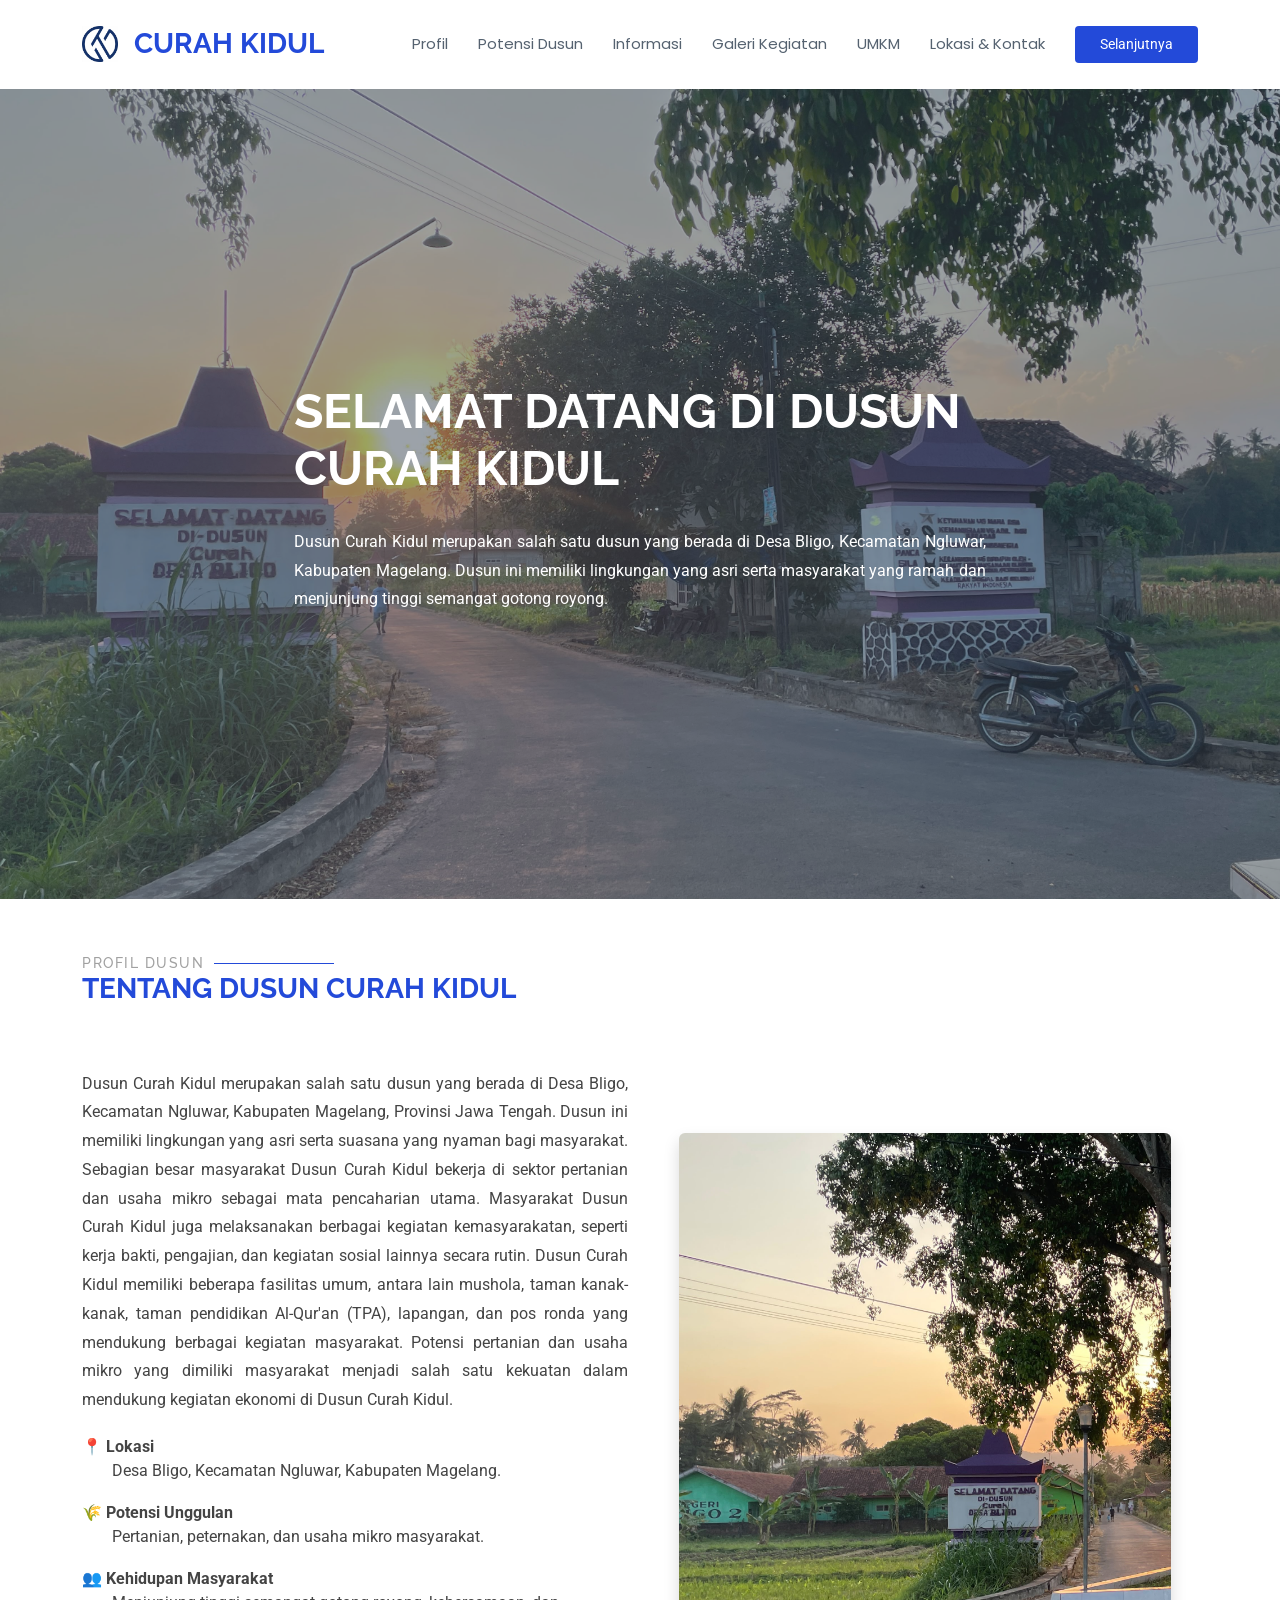
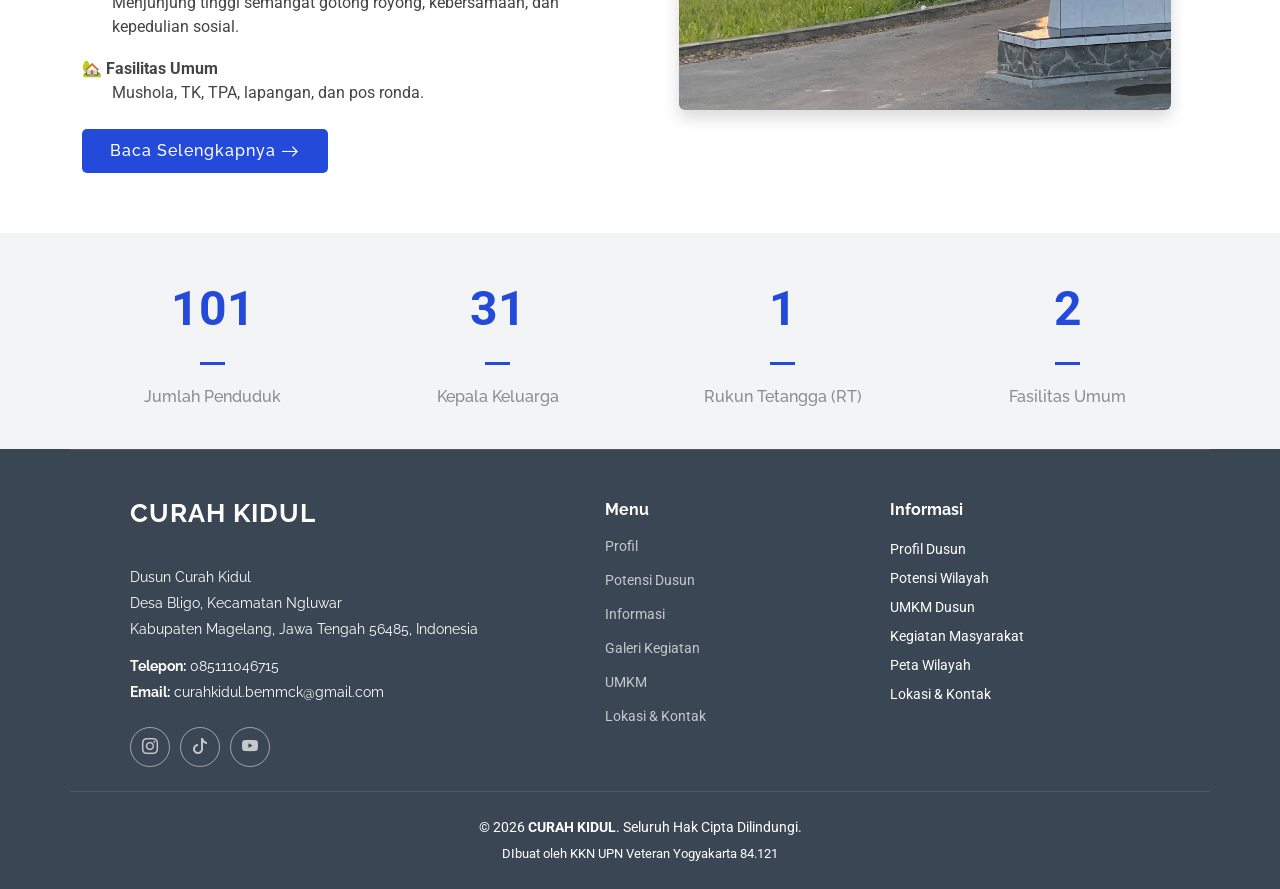
==== commit 63a4e78c: "second" ====
--- a/index.html
+++ b/index.html
@@ -49,12 +49,12 @@
 
       <nav id="navmenu" class="navmenu">
         <ul>
-          <li><a href="PROFIL.html">Profil</a></li>
+          <li><a href="index.html">Profil</a></li>
           <li><a href="POTENSI DUSUN.html"><span>Potensi Dusun</a></li>
          <li><a href="INFORMASI.html">Informasi</a></li>
           <li><a href="GALERI.html">Galeri Kegiatan</a></li>
           <li><a href="UMKM.html">UMKM</a></li>
-          <li><a href="Lokasi & Alamat.html">Lokasi & Kontak</a></li>
+          <li><a href="LOKASI & ALAMAT.html">Lokasi & Kontak</a></li>
         </ul>
         <i class="mobile-nav-toggle d-xl-none bi bi-list"></i>
       </nav>
@@ -289,7 +289,7 @@
         <h4>Menu</h4>
 
         <ul>
-          <li><a href="PROFIL.html">Profil</a></li>
+          <li><a href="index.html">Profil</a></li>
            <li><a href="POTENSI DUSUN.html"><span>Potensi Dusun</a></li>
           <li><a href="INFORMASI.html">Informasi</a></li>
           <li><a href="GALERI.html">Galeri Kegiatan</a></li>
